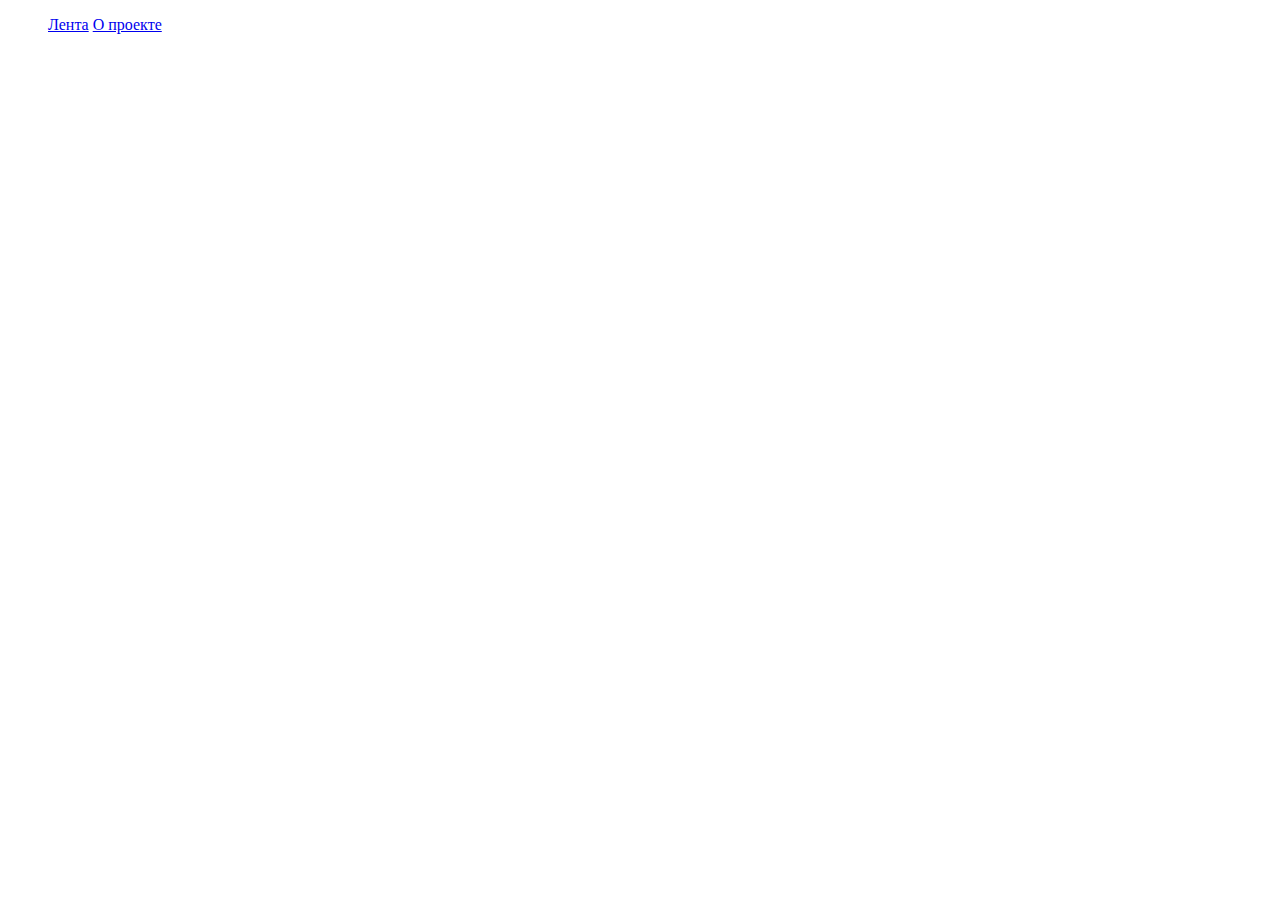
==== index.html @ 23261aaf "picture-export" ====
<!DOCTYPE html>
<html lang="ru" dir="ltr">
  <head>
    <meta charset="utf-8">
    <title>Wikimedium</title>
  </head>
  <body>
    <menu>
      <a href="posts.html">Лента</a>
      <a href="#">О проекте</a>
    </menu>

  </body>
</html>
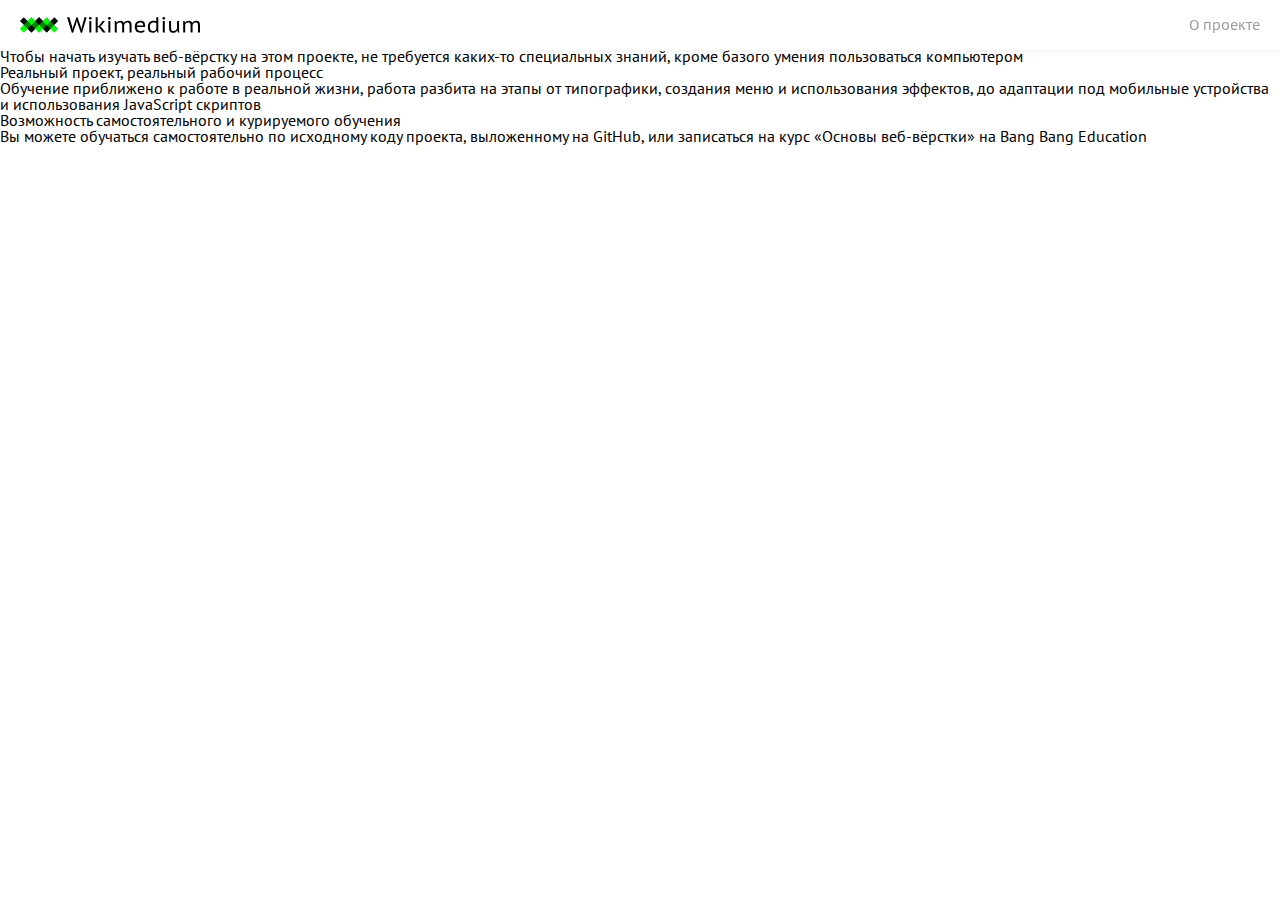
==== commit 4e8fc873: "landing-basis" ====
--- a/index.html
+++ b/index.html
@@ -2,13 +2,47 @@
 <html lang="ru" dir="ltr">
   <head>
     <meta charset="utf-8">
+    <meta name="viewport" content="width=device-width,initial-scale=1.0">
     <title>Wikimedium</title>
+    <link rel="stylesheet" href="src/style.css">
   </head>
-  <body>
+  <body class="landing">
     <menu>
-      <a href="posts.html">Лента</a>
-      <a href="#">О проекте</a>
+      <a href="posts.html"></a>
+      <a class="current" href="index.html">О проекте</a>
     </menu>
+      <section>
+        <h2>Наглядный пример,  чтобы учиться веб-вёрстке.</h2>
+        <p>Разработан для изучения основ веб-вёрстки, языка гипертекстовой разметки HTML +и каскадных таблиц стилей CSS </p>
+        <div id="section-1-image">
 
+        </div>
+      </section>
+
+      <section>
+        <h2>С нуля до первого сайта под компьютеры, смартфоны +и планшеты</h2>
+        <p>Чтобы начать изучать веб-вёрстку на этом проекте, не требуется каких-то специальных знаний, кроме базого умения пользоваться компьютером</p>
+        <div id="section-2-image">
+
+        </div>
+      </section>
+
+      <section>
+        <h2>Реальный проект, реальный рабочий процесс</h2>
+        <p>Обучение приближено к работе в реальной жизни, работа разбита на этапы от типографики, создания меню и использования эффектов,  до адаптации под мобильные устройства и использования JavaScript скриптов</p>
+        <div id="section-3-image">
+
+        </div>
+
+      </section>
+
+      <section>
+        <h2>Возможность самостоятельного +и курируемого обучения</h2>
+        <p>Вы можете обучаться самостоятельно по исходному коду проекта, выложенному на GitHub, или записаться на курс «Основы
+        веб-вёрстки» на Bang Bang Education</p>
+      </section>
   </body>
 </html>
--- a/src/style.css
+++ b/src/style.css
@@ -0,0 +1,10 @@
+@import "reset.css";
+@import url("https://fonts.googleapis.com/css2?family=PT+Sans+Caption:wght@400;700&family=PT+Sans:ital,wght@0,400;0,700;1,400;1,700&display=swap");
+@import "basics.css";
+
+@import "menubar.css";
+@import "sidebar.css";
+
+@import "post.css";
+@import "posts.css";
+@import "landing.css";
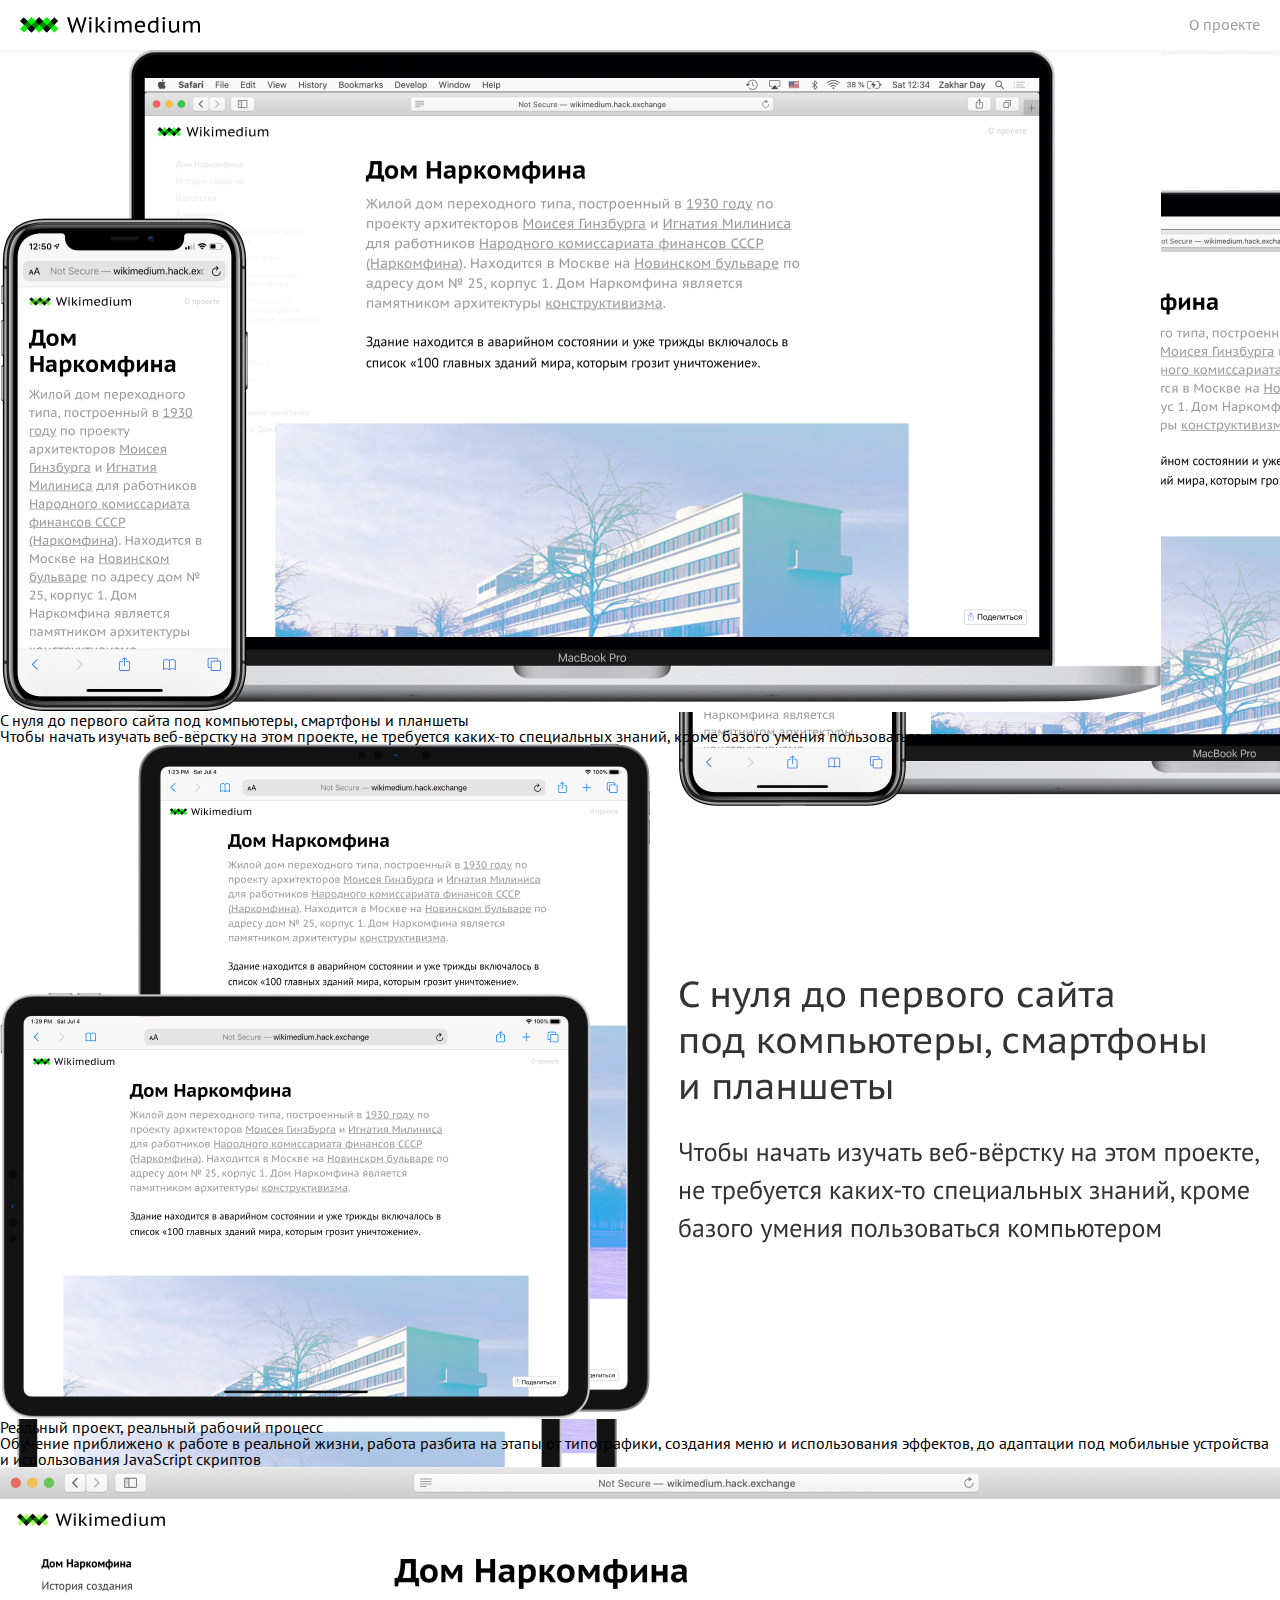
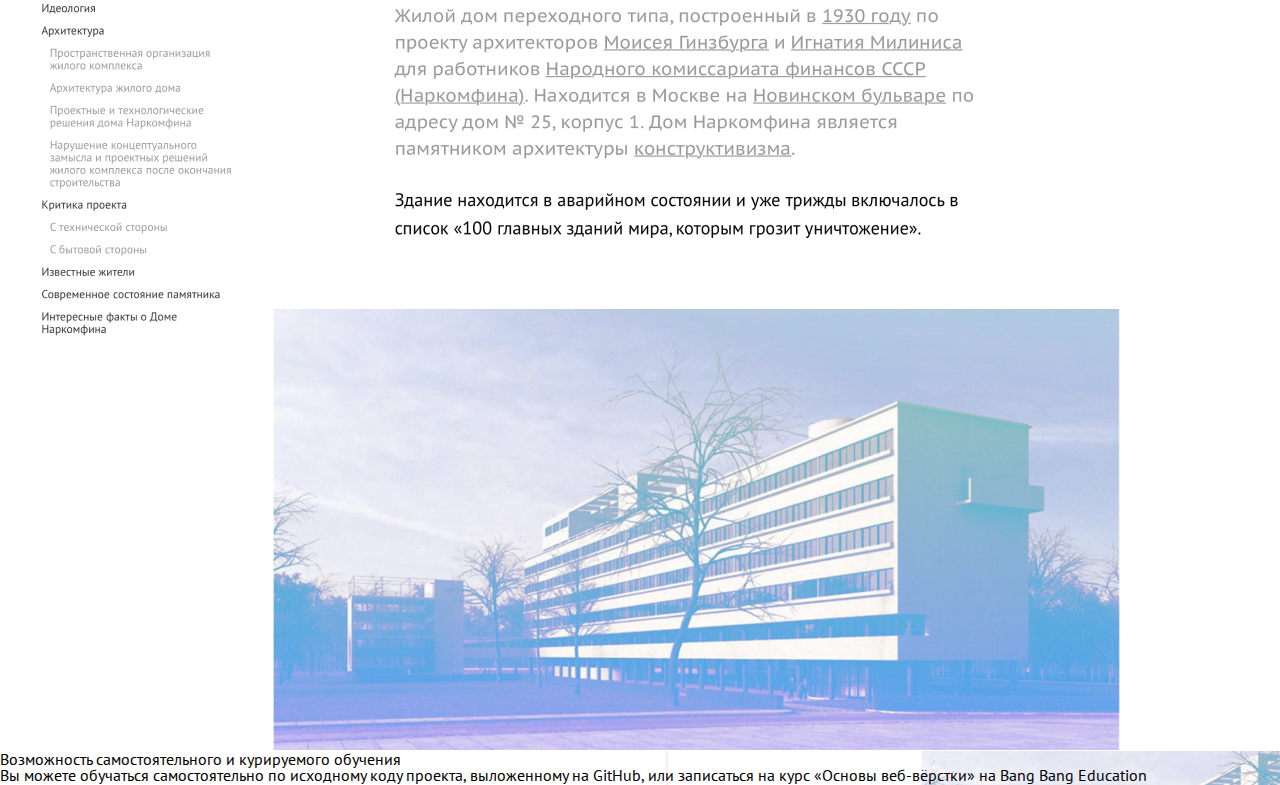
==== commit 388a5666: "scalability" ====
--- a/index.html
+++ b/index.html
@@ -11,7 +11,7 @@
       <a href="posts.html"></a>
       <a class="current" href="index.html">О проекте</a>
     </menu>
-      <section>
+      <section class="contentWrapper">
         <h2>Наглядный пример,  чтобы учиться веб-вёрстке.</h2>
         <p>Разработан для изучения основ веб-вёрстки, языка гипертекстовой разметки HTML  и каскадных таблиц стилей CSS </p>
@@ -20,7 +20,7 @@
         </div>
       </section>
 
-      <section>
+      <section class="contentWrapper">
         <h2>С нуля до первого сайта под компьютеры, смартфоны  и планшеты</h2>
         <p>Чтобы начать изучать веб-вёрстку на этом проекте, не требуется каких-то специальных знаний, кроме базого умения пользоваться компьютером</p>
@@ -29,7 +29,7 @@
         </div>
       </section>
 
-      <section>
+      <section class="contentWrapper">
         <h2>Реальный проект, реальный рабочий процесс</h2>
         <p>Обучение приближено к работе в реальной жизни, работа разбита на этапы от типографики, создания меню и использования эффектов,  до адаптации под мобильные устройства и использования JavaScript скриптов</p>
         <div id="section-3-image">
@@ -38,7 +38,7 @@
 
       </section>
 
-      <section>
+      <section class="contentWrapper">
         <h2>Возможность самостоятельного  и курируемого обучения</h2>
         <p>Вы можете обучаться самостоятельно по исходному коду проекта, выложенному на GitHub, или записаться на курс «Основы
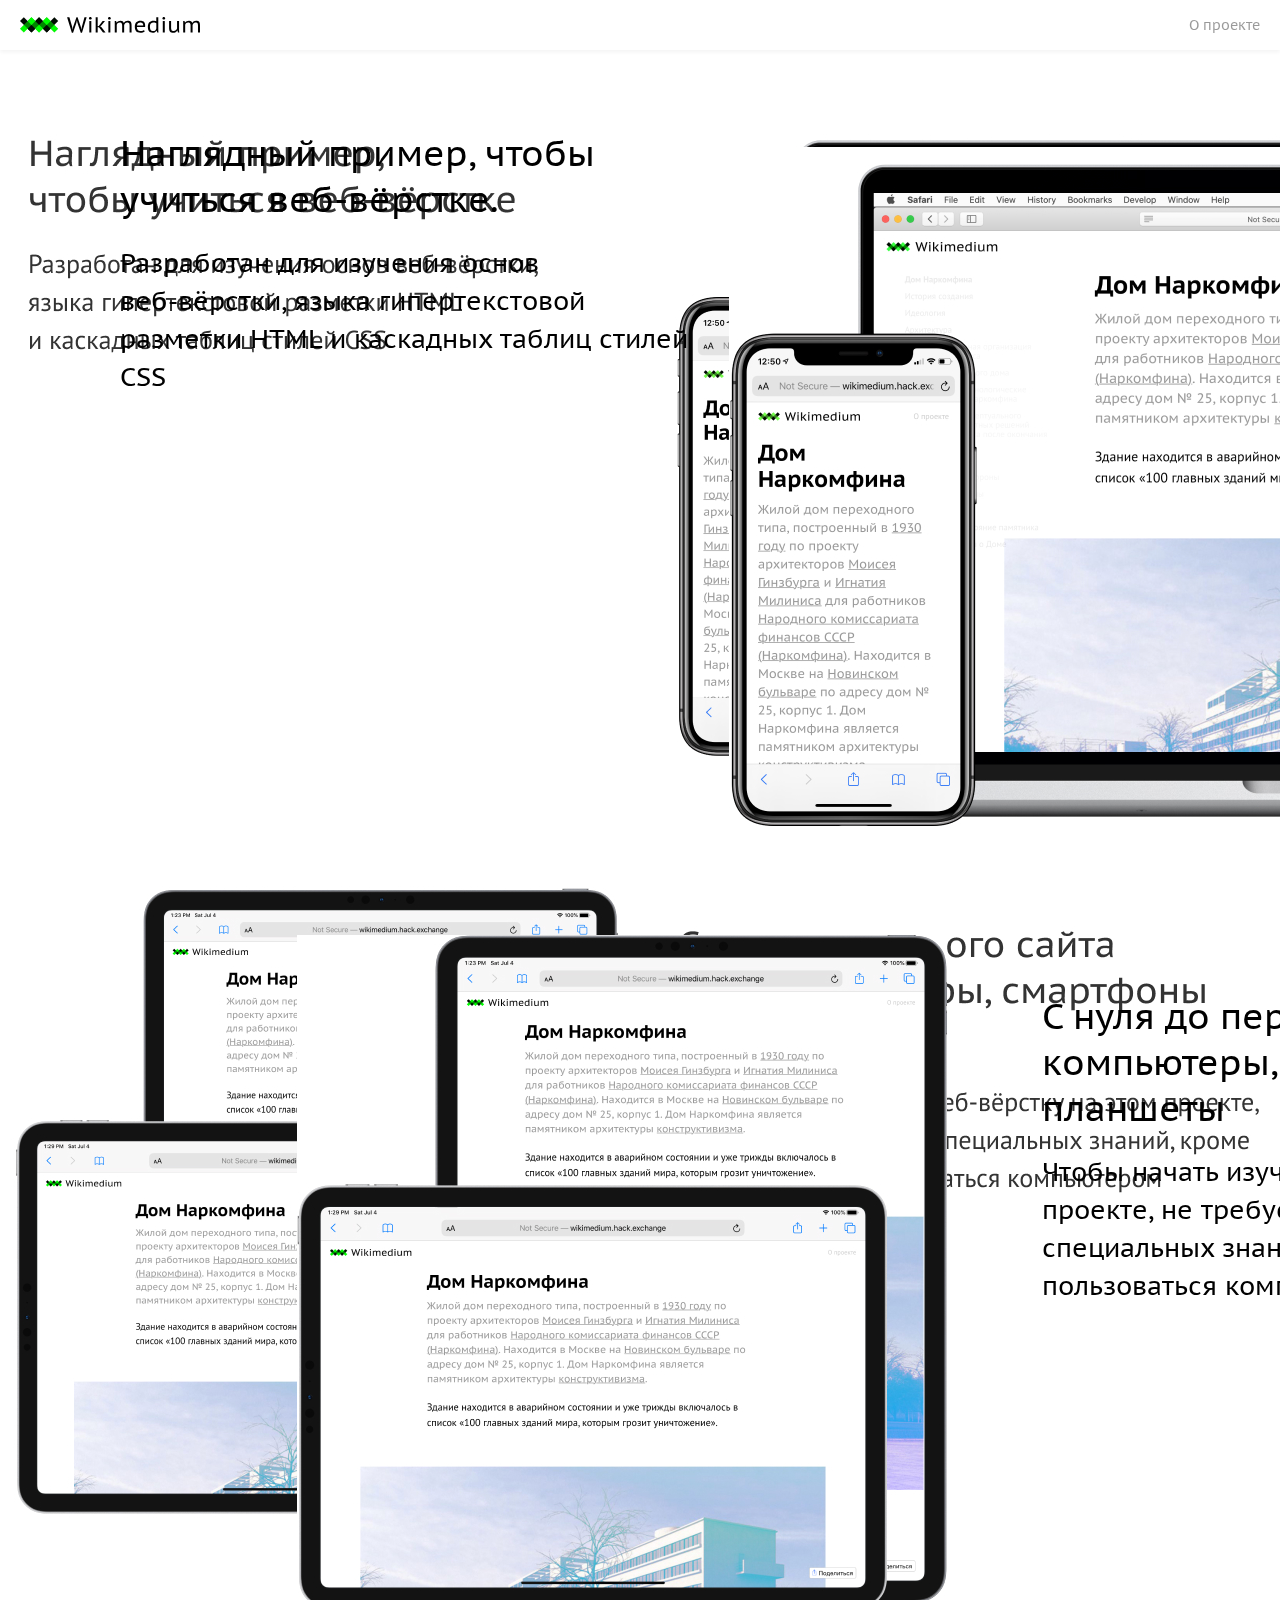
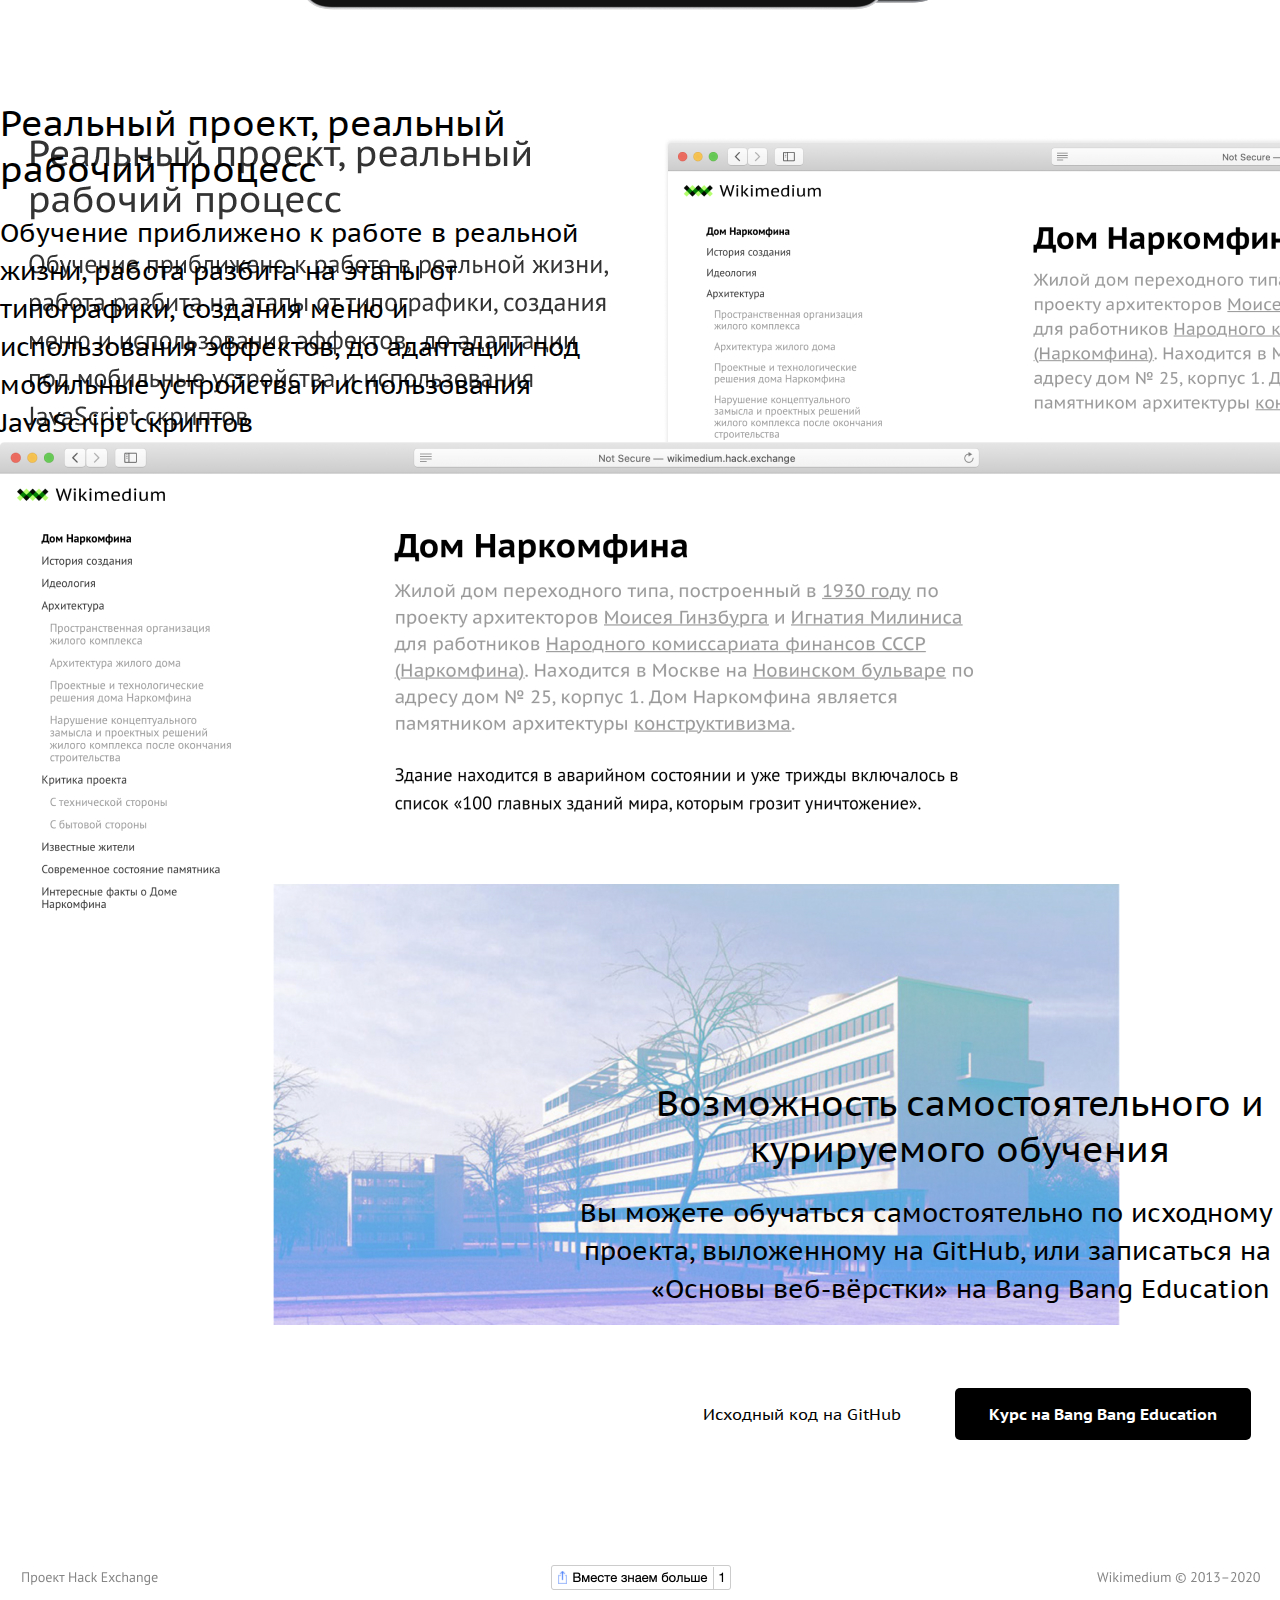
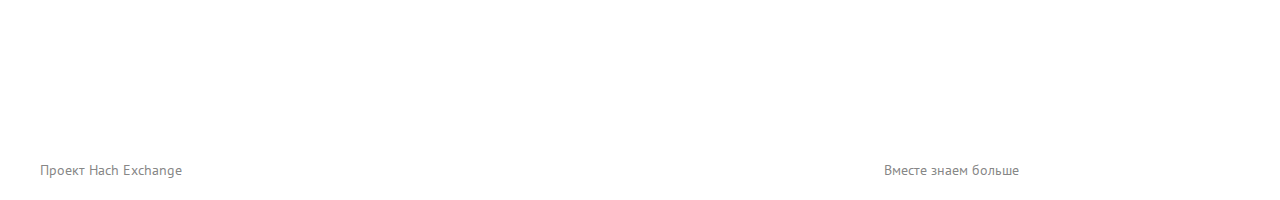
==== commit 05a5e053: "landing-html" ====
--- a/index.html
+++ b/index.html
@@ -8,41 +8,66 @@
   </head>
   <body class="landing">
     <menu>
-      <a href="posts.html"></a>
-      <a class="current" href="index.html">О проекте</a>
+      <div>
+        <a href="posts.html"></a>
+        <a class="current" href="index.html">О проекте</a>
+      </div>
     </menu>
-      <section class="contentWrapper">
+      <section class="contentWrapper" id="section-1">
+        <div class="textContainer">
         <h2>Наглядный пример,  чтобы учиться веб-вёрстке.</h2>
-        <p>Разработан для изучения основ веб-вёрстки, языка гипертекстовой разметки HTML -и каскадных таблиц стилей CSS </p>
+        <p>Разработан для изучения основ веб&#8209;вёрстки, языка гипертекстовой разметки HTML и&nbsp;каскадных таблиц стилей CSS</p>
+      </div>
+
         <div id="section-1-image">
 
         </div>
       </section>
 
-      <section class="contentWrapper">
-        <h2>С нуля до первого сайта под компьютеры, смартфоны +      <section class="contentWrapper" id="section-2">
+        <div class="contentContainer">
+          <div class="textContainer">
+
+            <h2>С нуля до первого сайта под компьютеры, смартфоны  и планшеты</h2>
-        <p>Чтобы начать изучать веб-вёрстку на этом проекте, не требуется каких-то специальных знаний, кроме базого умения пользоваться компьютером</p>
-        <div id="section-2-image">
+            <p>Чтобы начать изучать веб-вёрстку на этом проекте, не требуется каких-то специальных знаний, кроме базого умения пользоваться компьютером</p>
+          </div>
 
+          <div id="section-2-image">
+
+          </div>
         </div>
       </section>
 
-      <section class="contentWrapper">
-        <h2>Реальный проект, реальный рабочий процесс</h2>
-        <p>Обучение приближено к работе в реальной жизни, работа разбита на этапы от типографики, создания меню и использования эффектов,  до адаптации под мобильные устройства и использования JavaScript скриптов</p>
+      <section class="contentWrapper" id="section-3">
+        <div class="textContainer">
+          <h2>Реальный проект, реальный рабочий процесс</h2>
+          <p>Обучение приближено к работе в реальной жизни, работа разбита на этапы от типографики, создания меню и использования эффектов,  до адаптации под мобильные устройства и использования JavaScript скриптов</p>
+        </div>
+
         <div id="section-3-image">
 
         </div>
 
       </section>
 
-      <section class="contentWrapper">
+    <section class="contentWrapper"id="section-4">
+      <div class="textContainer">
+
         <h2>Возможность самостоятельного  и курируемого обучения</h2>
         <p>Вы можете обучаться самостоятельно по исходному коду проекта, выложенному на GitHub, или записаться на курс «Основы
-        веб-вёрстки» на Bang Bang Education</p>
-      </section>
+      веб-вёрстки» на Bang Bang Education</p>
+        <div class="buttonContainer">
+          <a class="secondary" href="#">Исходный код на GitHub</a>
+          <a class="primary" href="#">Курс на Bang Bang Education</a>
+        </div>
+      </div>
+    </section>
+    <footer>
+      <div>Проект Hach Exchange</div>
+      <div>Вместе знаем больше</div>
+      <div>Wikimedium c 2013-2020</div>
+    </footer>
   </body>
 </html>
--- a/src/style.css
+++ b/src/style.css
@@ -4,6 +4,7 @@
 
 @import "menubar.css";
 @import "sidebar.css";
+@import "footer.css";
 
 @import "post.css";
 @import "posts.css";
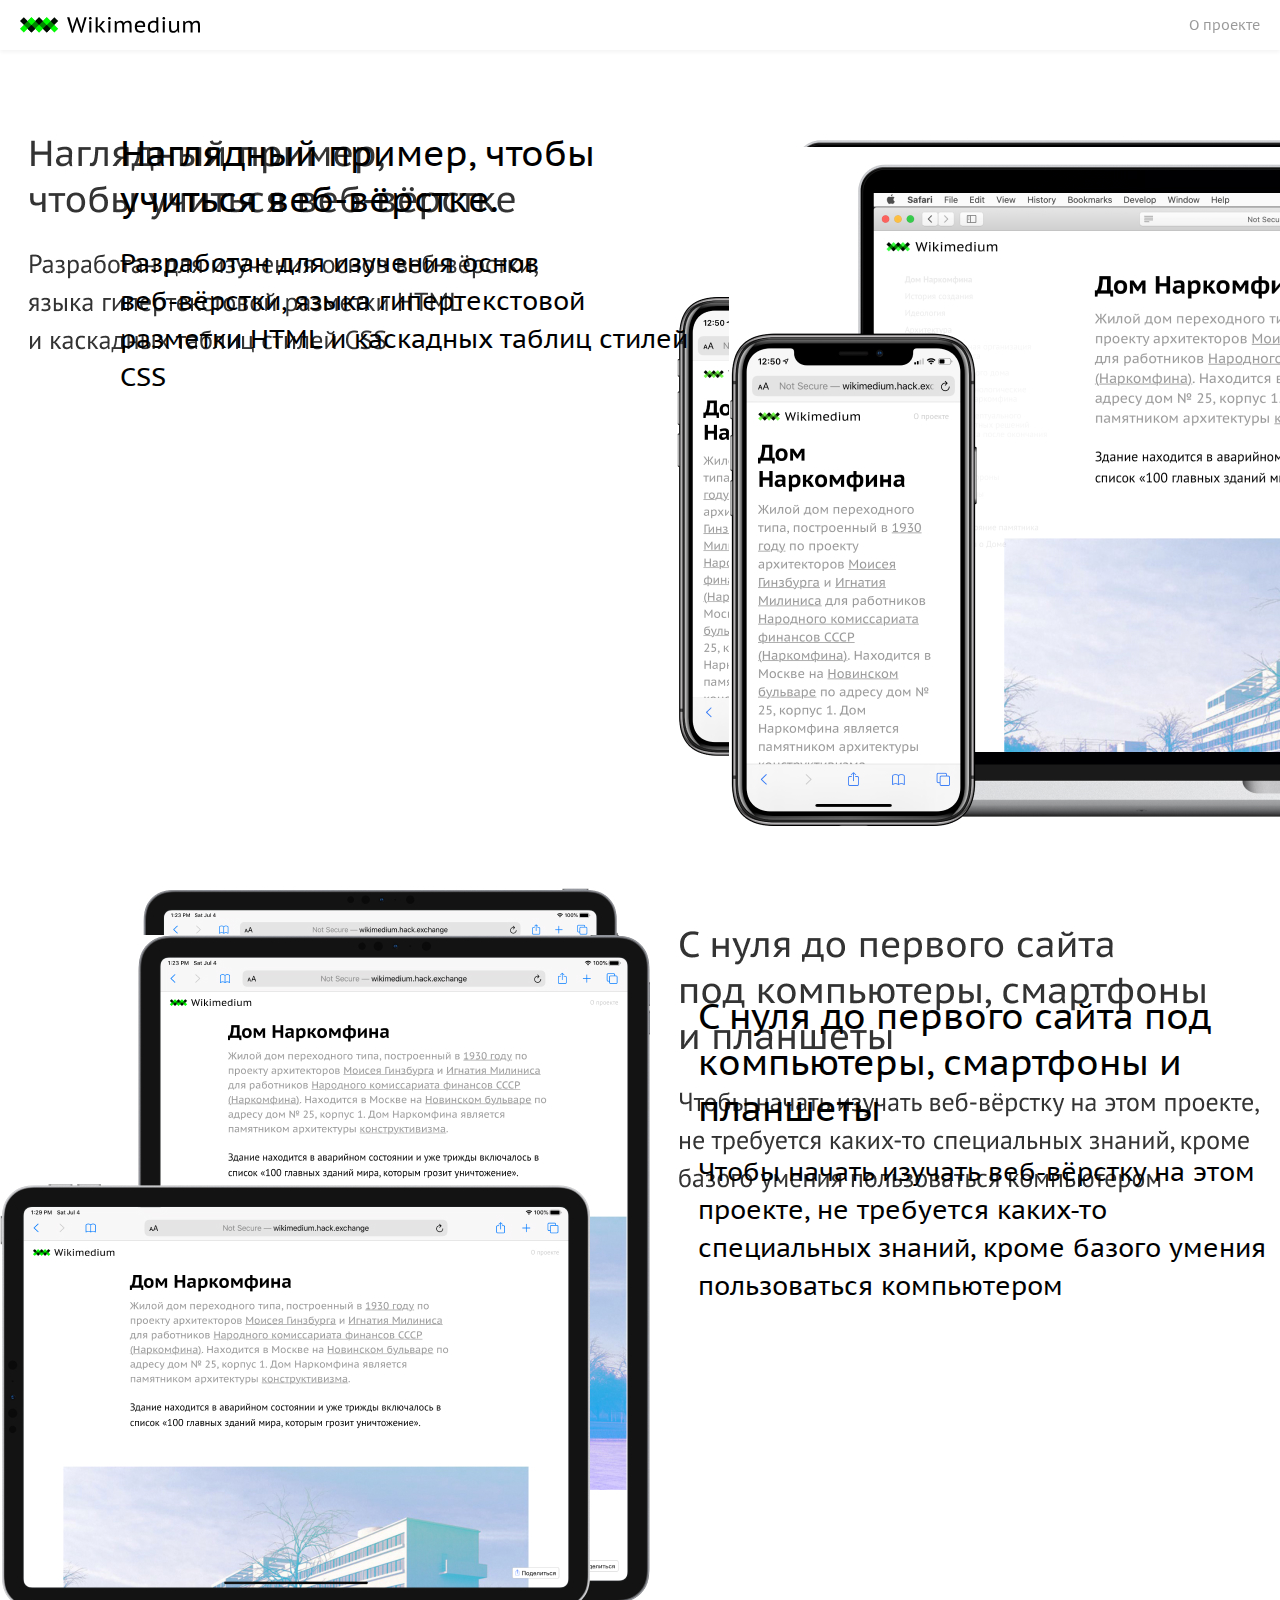
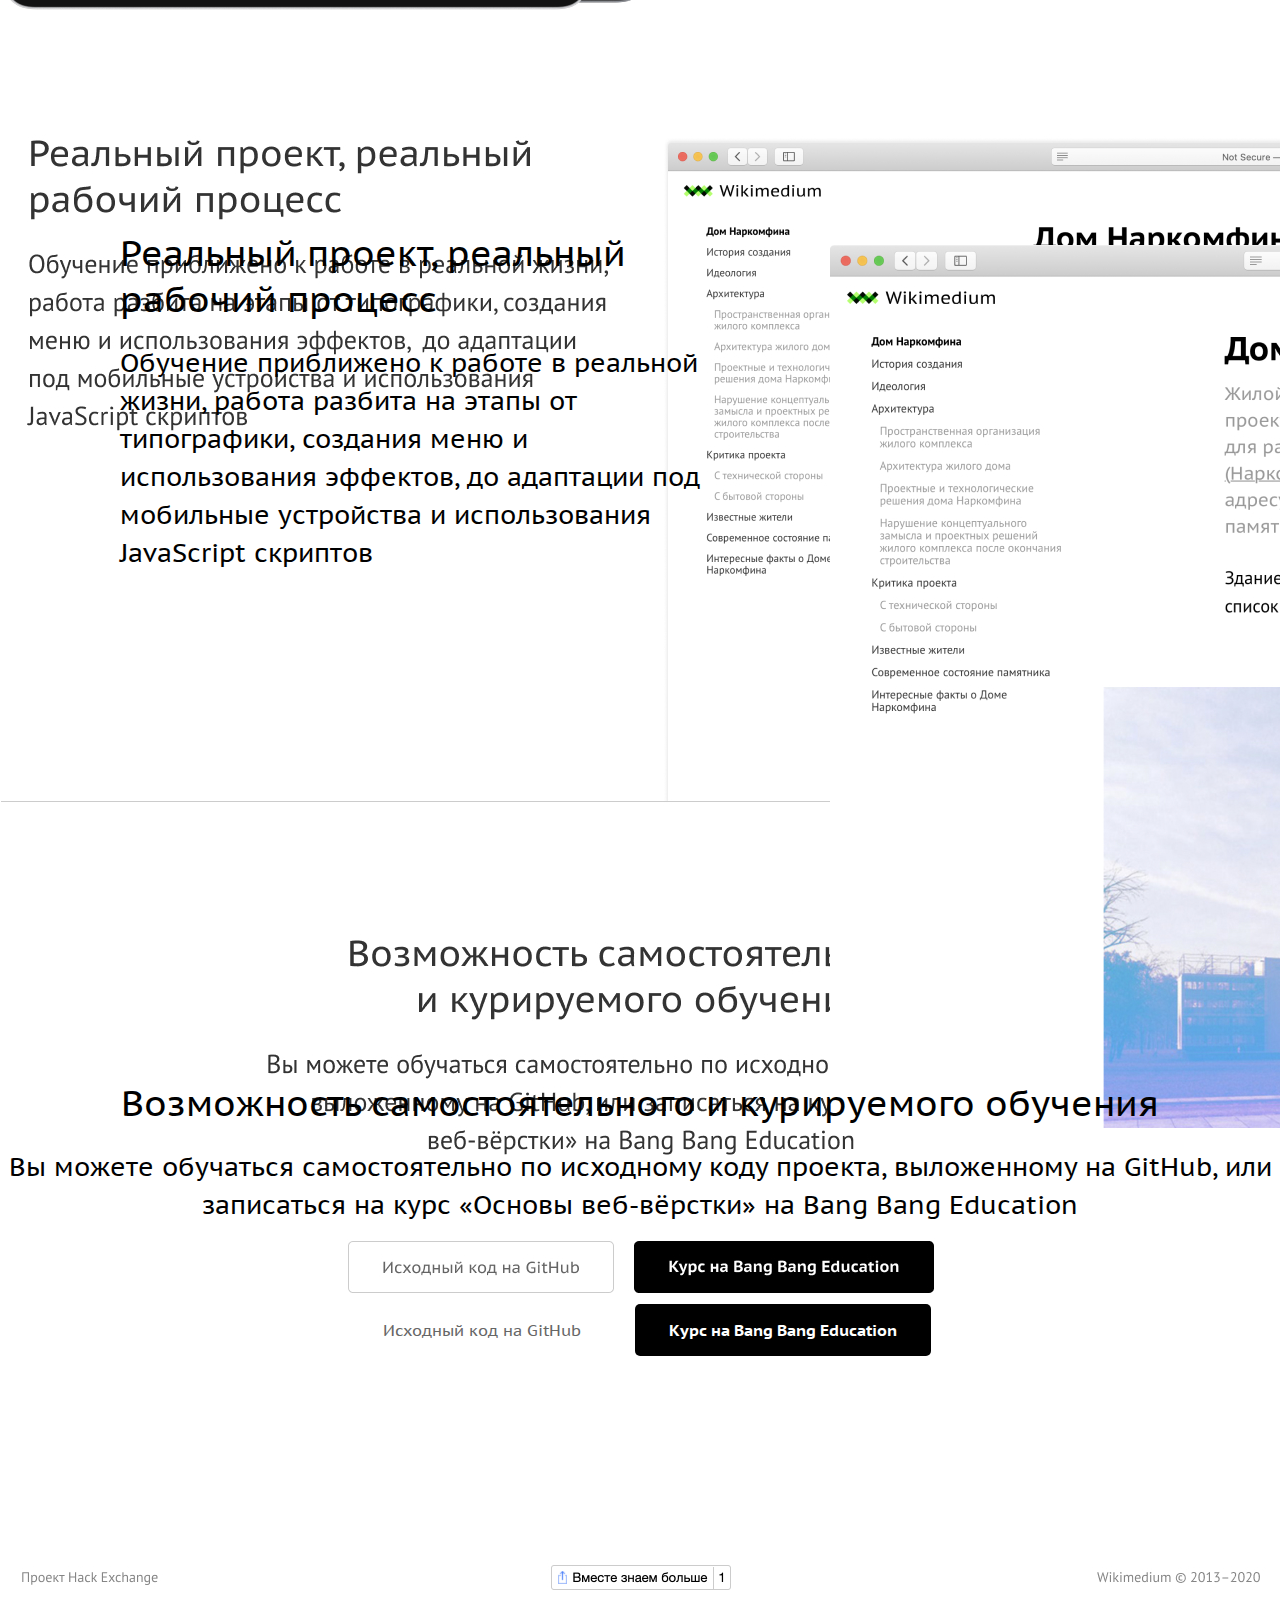
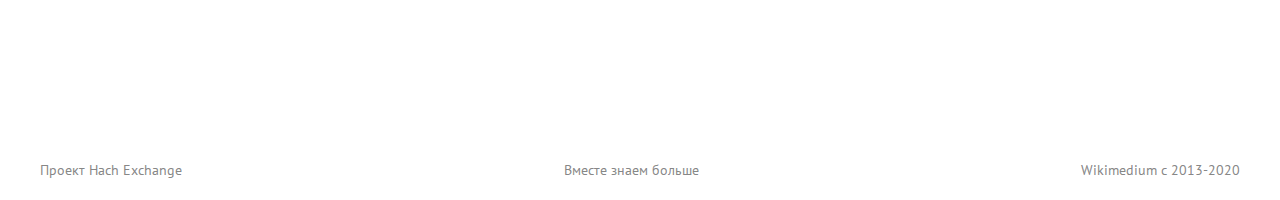
==== commit 8be273ab: "resposive-chapers-landing" ====
--- a/index.html
+++ b/index.html
@@ -52,7 +52,7 @@
       </section>
 
     <section class="contentWrapper"id="section-4">
-      <div class="textContainer">
+      <di v class="textContainer">
 
         <h2>Возможность самостоятельного  и курируемого обучения</h2>
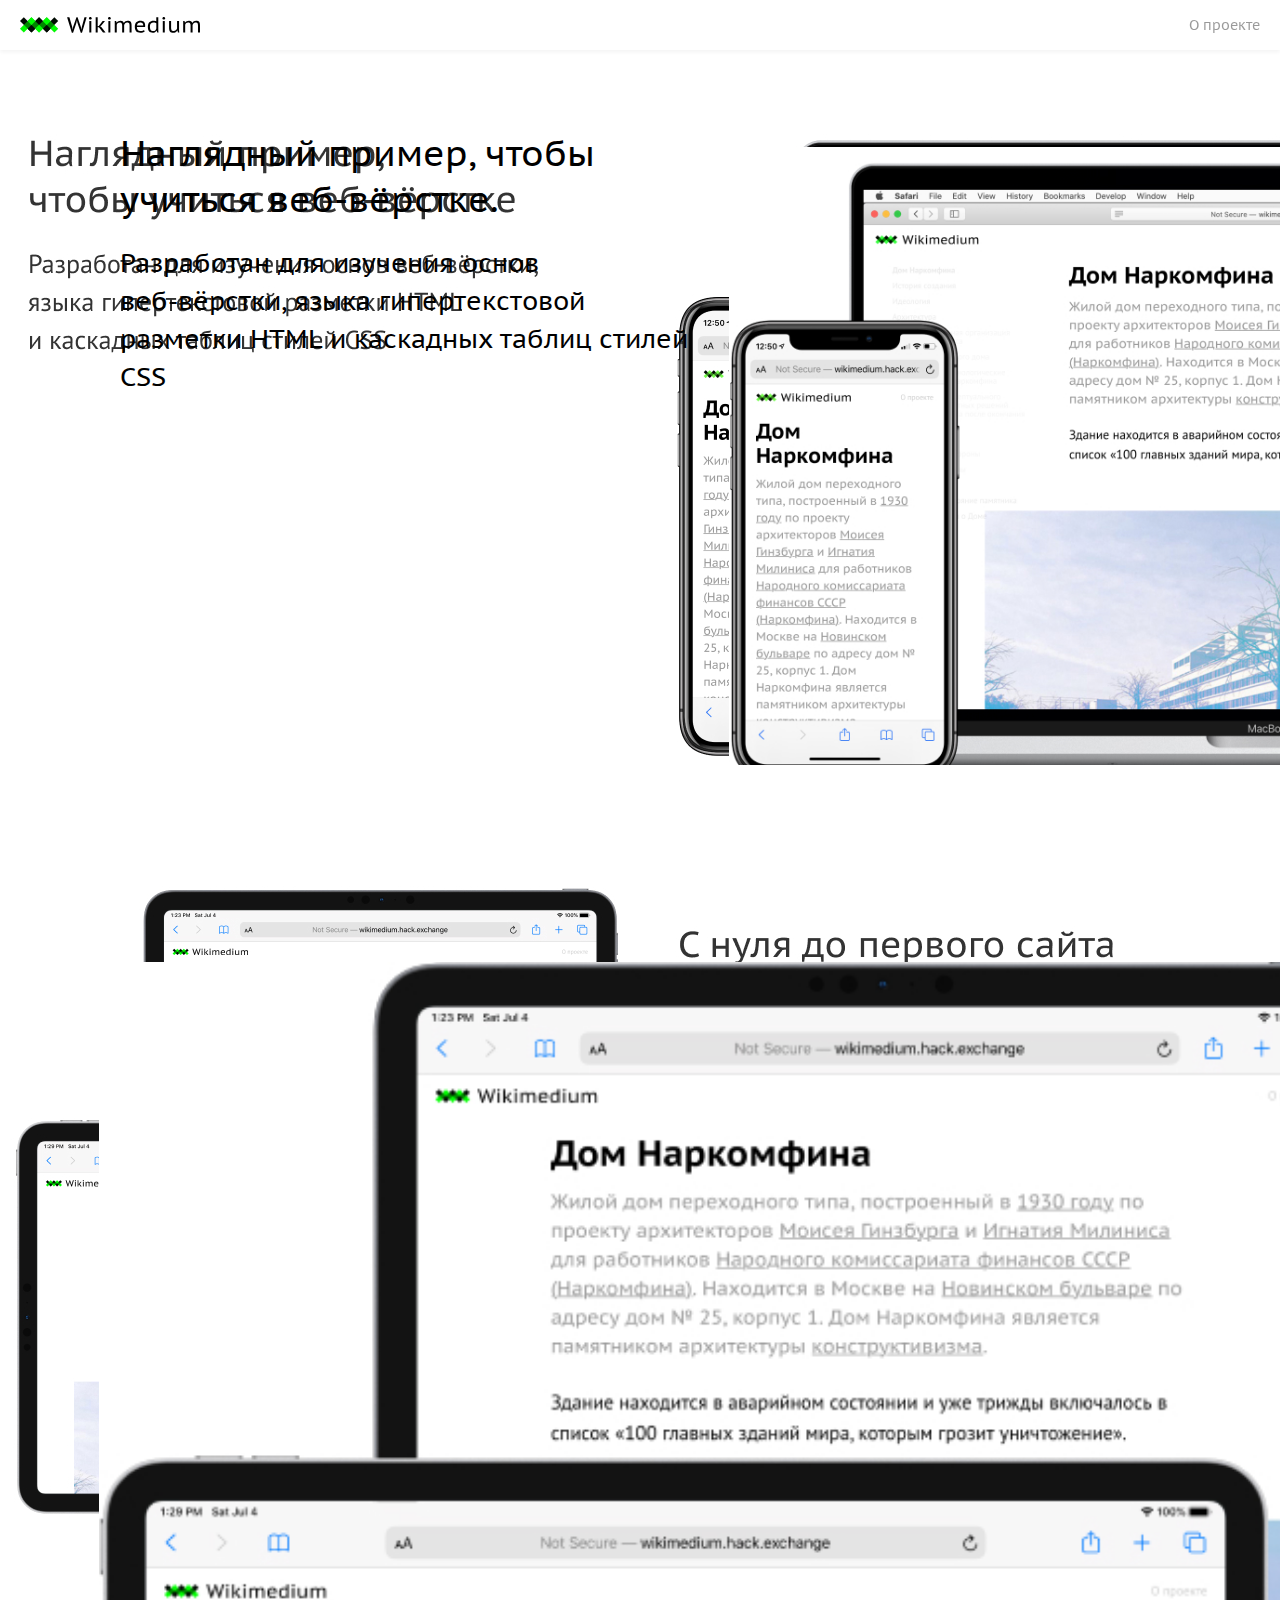
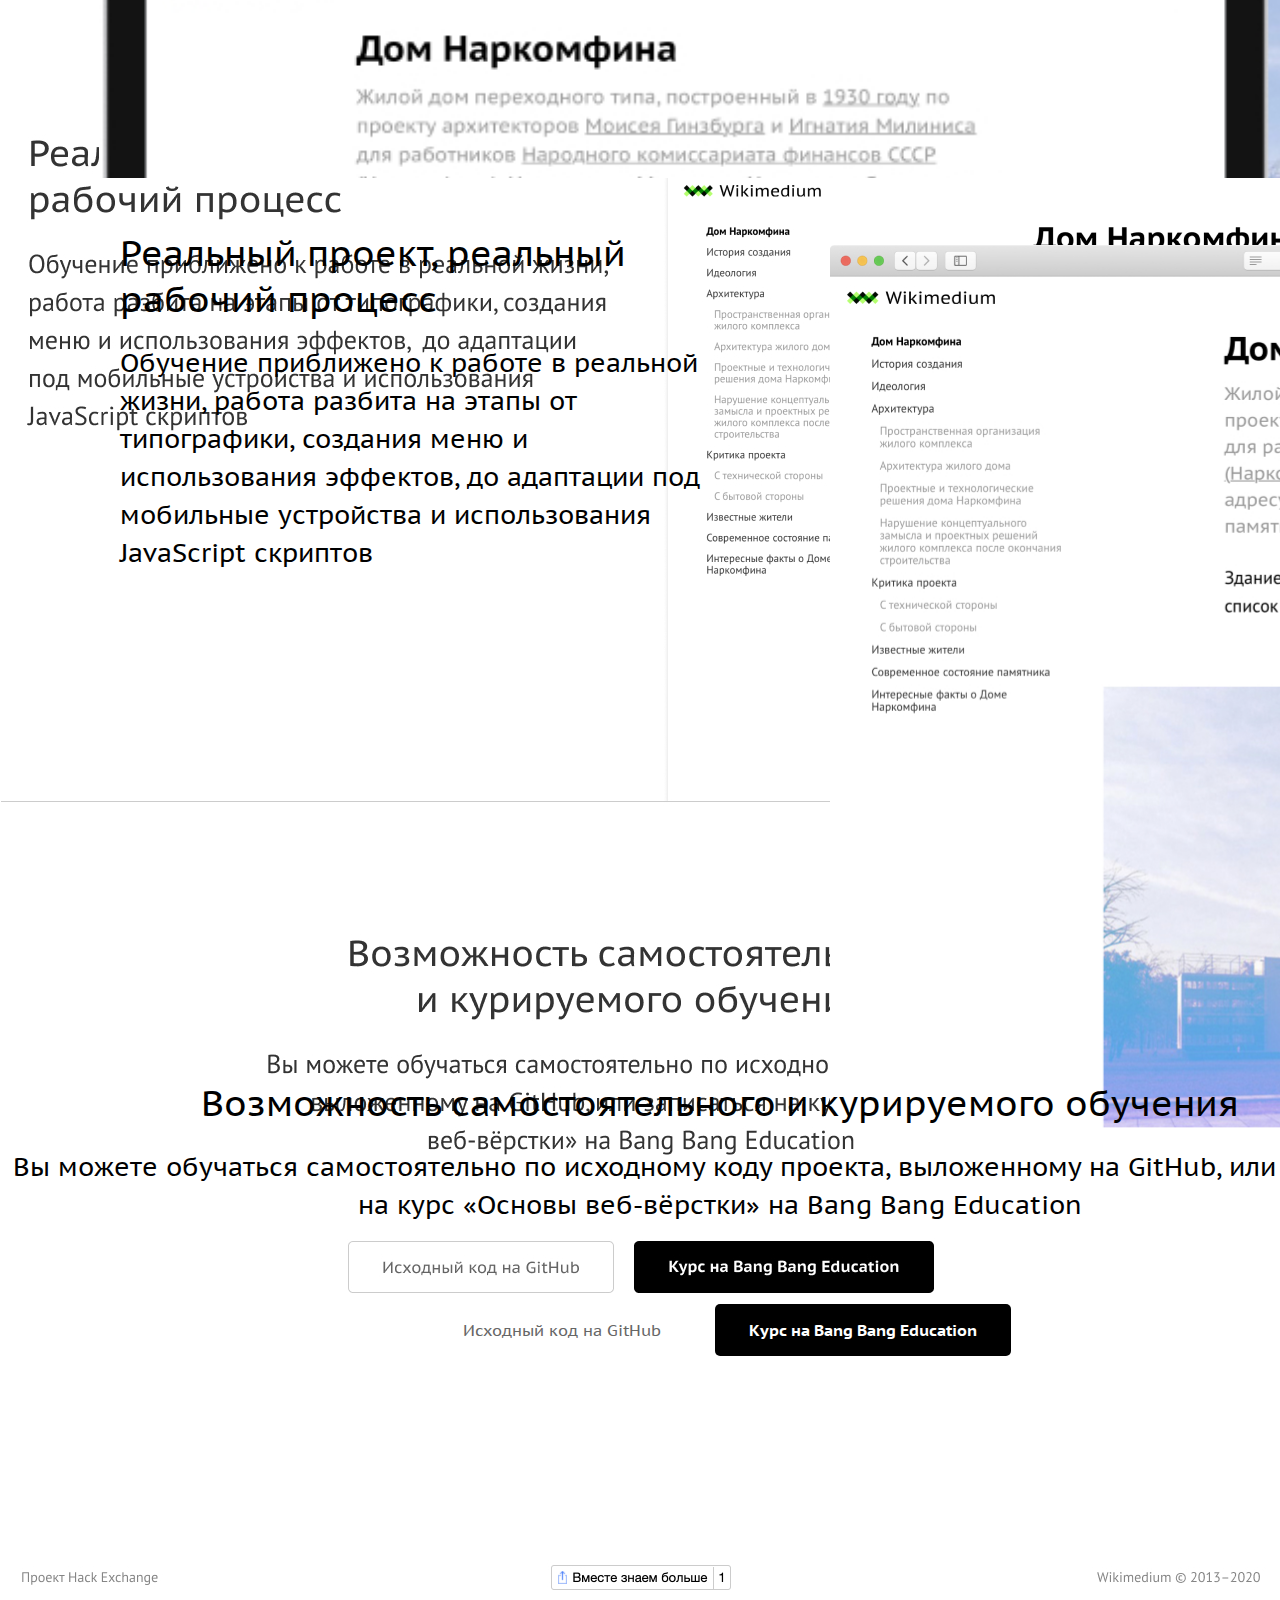
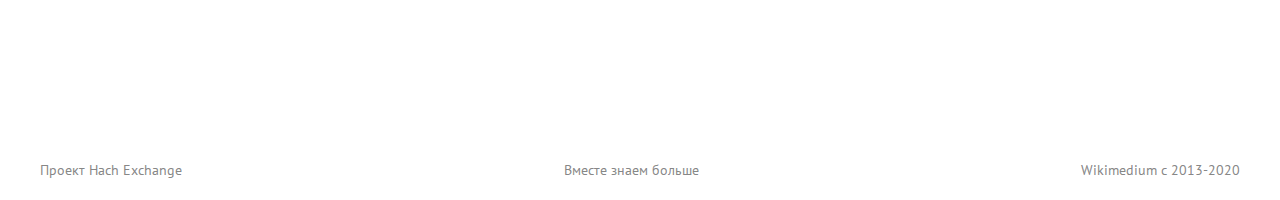
==== commit 9c04f47f: "responsive-wip" ====
--- a/index.html
+++ b/index.html
@@ -19,7 +19,7 @@
         <p>Разработан для изучения основ веб&#8209;вёрстки, языка гипертекстовой разметки HTML и&nbsp;каскадных таблиц стилей CSS</p>
       </div>
 
-        <div id="section-1-image">
+        <div class="imageContainer" id="section-1-image">
 
         </div>
       </section>
@@ -33,7 +33,7 @@
             <p>Чтобы начать изучать веб-вёрстку на этом проекте, не требуется каких-то специальных знаний, кроме базого умения пользоваться компьютером</p>
           </div>
 
-          <div id="section-2-image">
+          <div class="imageContainer" id="section-2-image">
 
           </div>
         </div>
@@ -45,7 +45,7 @@
           <p>Обучение приближено к работе в реальной жизни, работа разбита на этапы от типографики, создания меню и использования эффектов,  до адаптации под мобильные устройства и использования JavaScript скриптов</p>
         </div>
 
-        <div id="section-3-image">
+        <div class="imageContainer" id="section-3-image">
 
         </div>
 
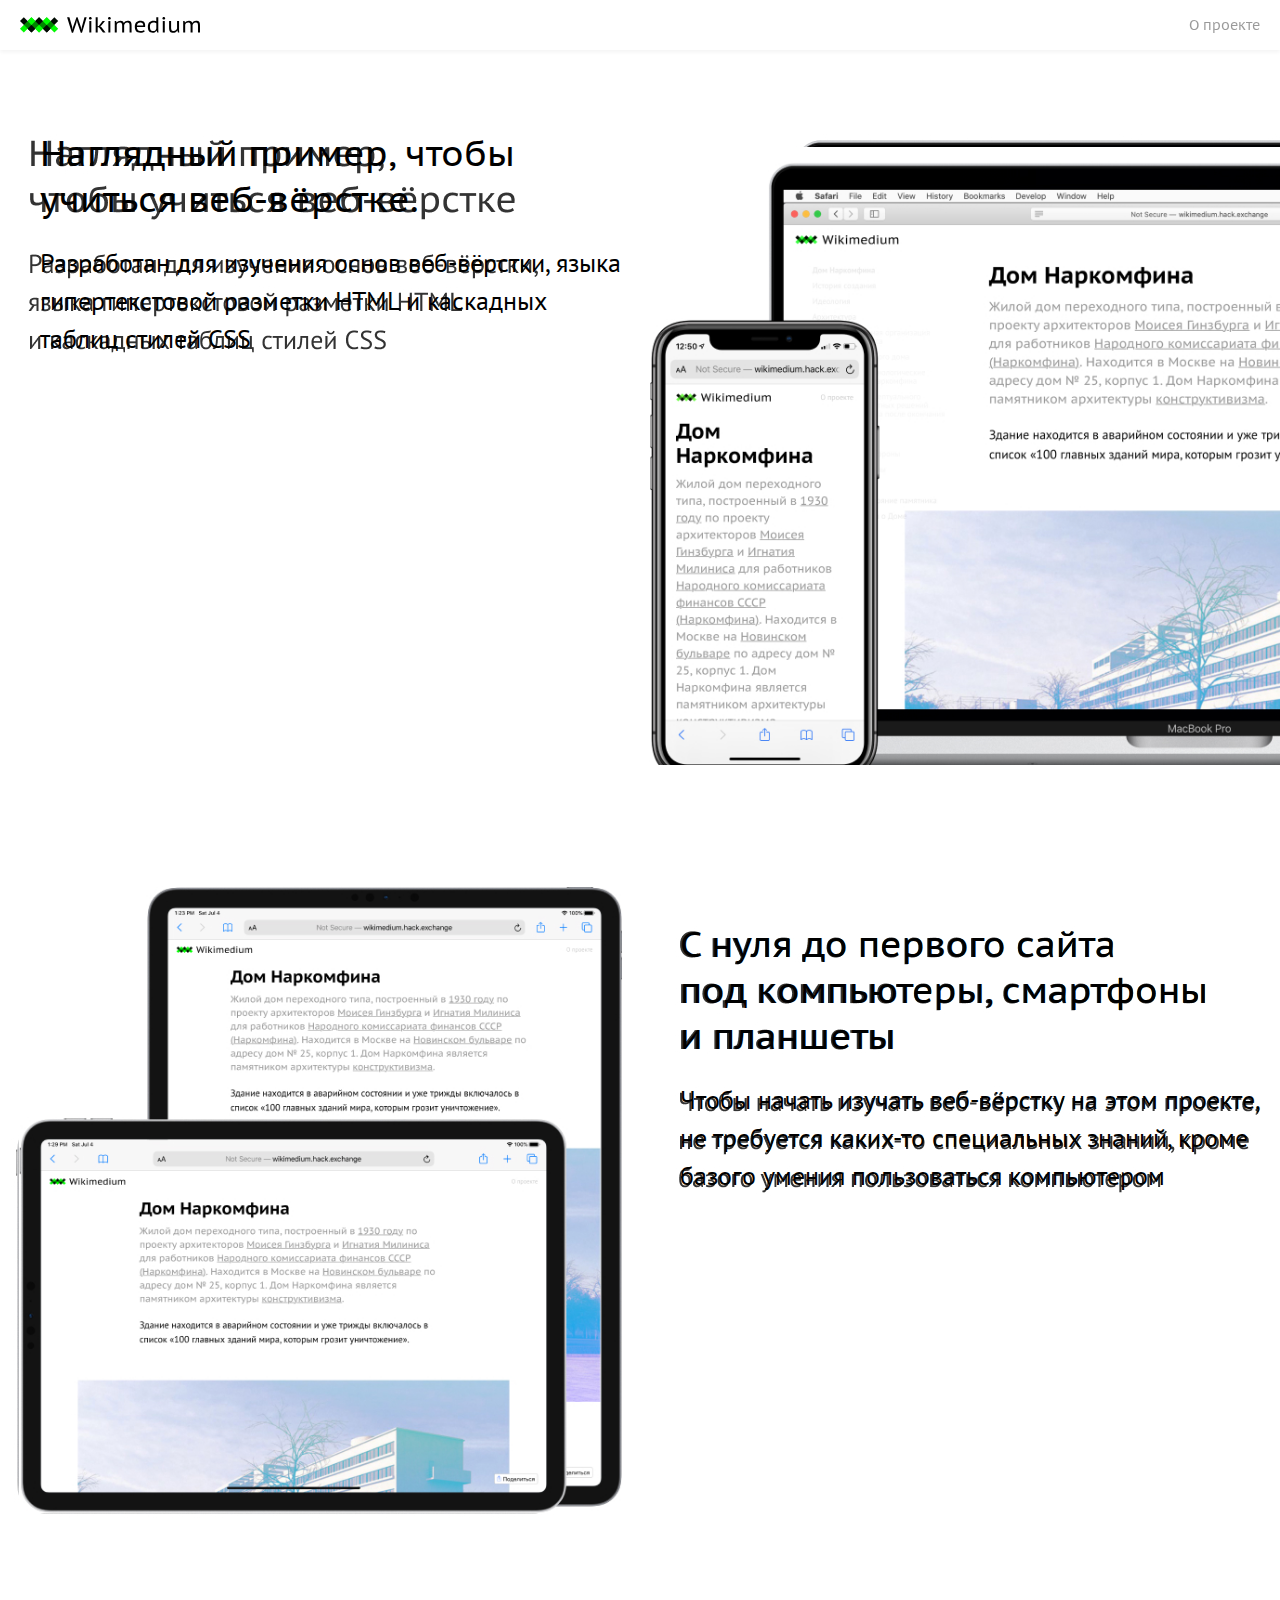
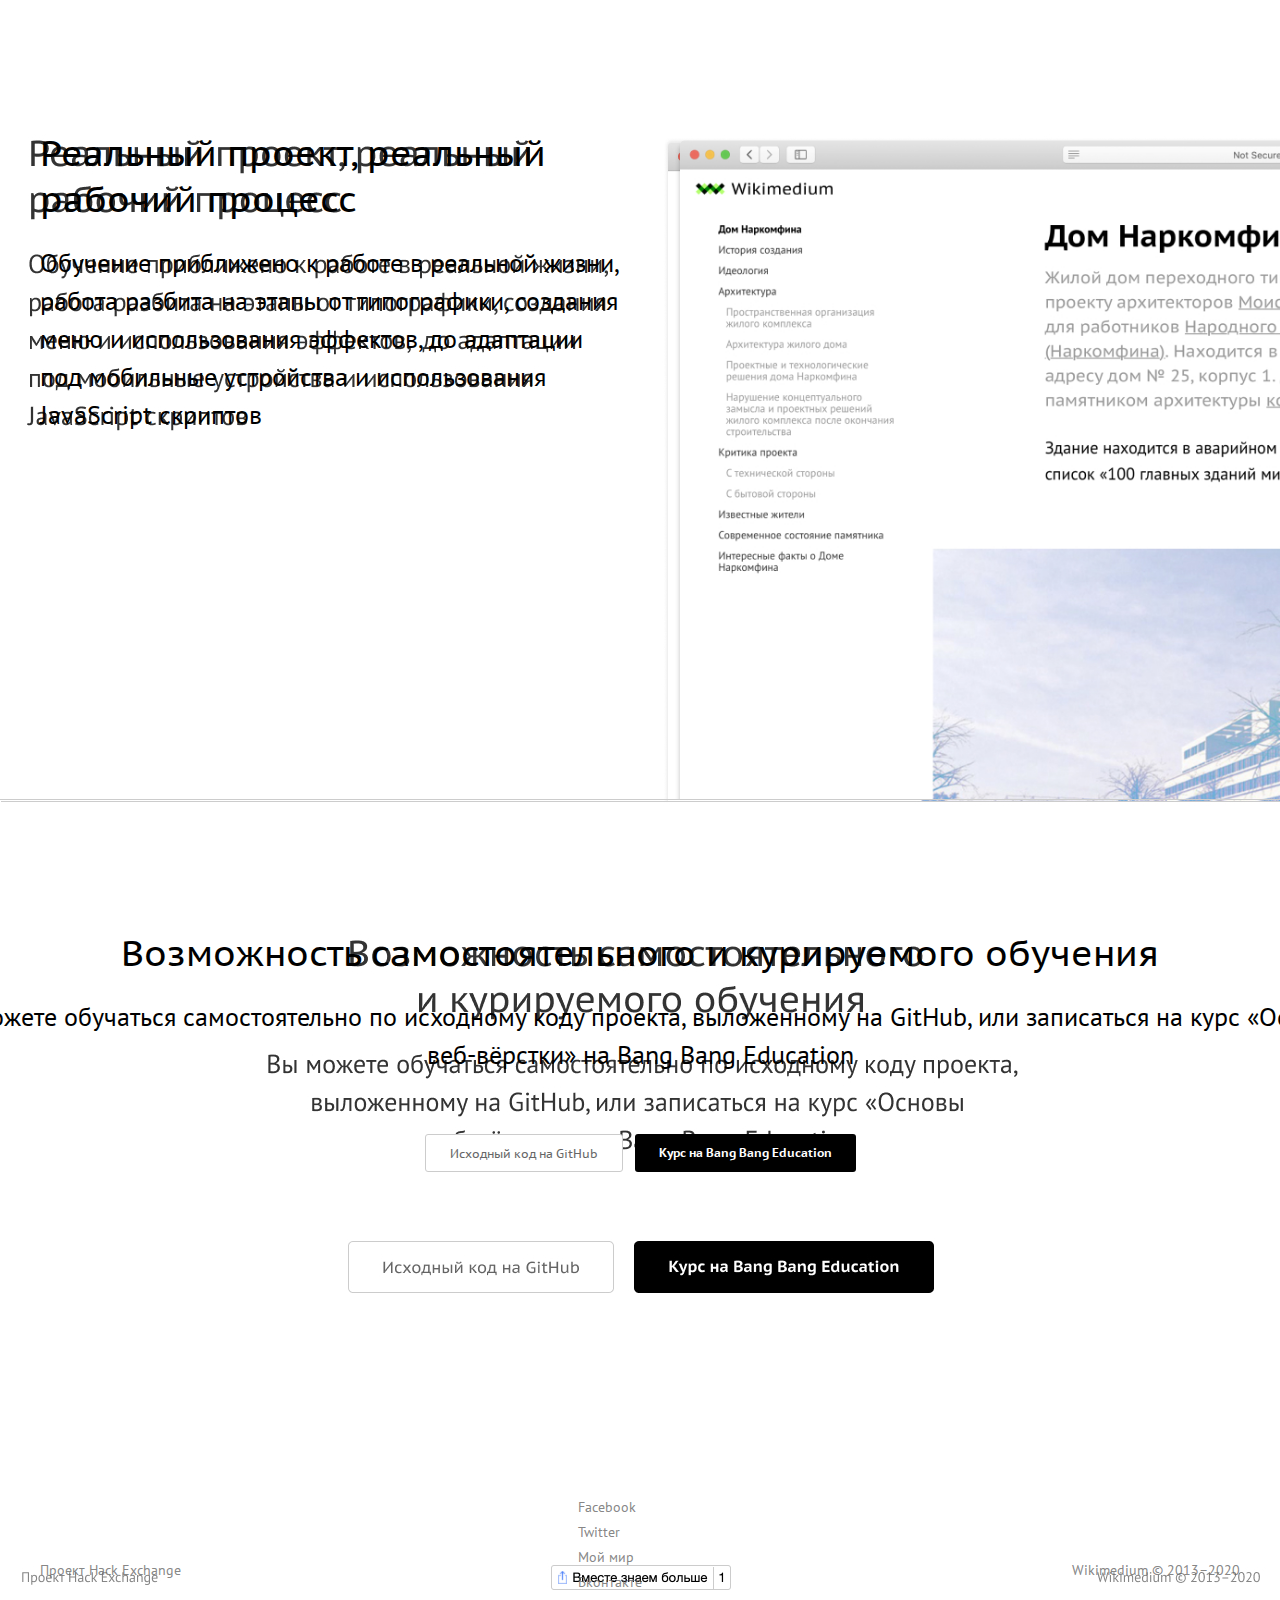
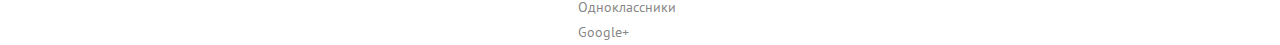
==== commit f634e425: "relative-mvp" ====
--- a/index.html
+++ b/index.html
@@ -28,8 +28,8 @@
         <div class="contentContainer">
           <div class="textContainer">
 
-            <h2>С нуля до первого сайта под компьютеры, смартфоны -и планшеты</h2>
+            <h2>С&nbsp;нуля до&nbsp;первого сайта<br>
+            под компьютеры, смартфоны и&nbsp;планшеты</h2>
             <p>Чтобы начать изучать веб-вёрстку на этом проекте, не требуется каких-то специальных знаний, кроме базого умения пользоваться компьютером</p>
           </div>
 
@@ -65,9 +65,18 @@
       </div>
     </section>
     <footer>
-      <div>Проект Hach Exchange</div>
-      <div>Вместе знаем больше</div>
-      <div>Wikimedium c 2013-2020</div>
+      <div>Проект Hack Exchange</div>
+      <div>
+        <div class="social-likes social-likes_single" data-title="Вместе знаем больше" data-single-title="Вместе знаем больше">
+        	<div class="facebook" title="Поделиться ссылкой на Фейсбуке">Facebook</div>
+        	<div class="twitter" title="Поделиться ссылкой в Твиттере">Twitter</div>
+        	<div class="mailru" title="Поделиться ссылкой в Моём мире">Мой мир</div>
+        	<div class="vkontakte" title="Поделиться ссылкой во Вконтакте">Вконтакте</div>
+        	<div class="odnoklassniki" title="Поделиться ссылкой в Одноклассниках">Одноклассники</div>
+        	<div class="plusone" title="Поделиться ссылкой в Гугл-плюсе">Google+</div>
+        </div>
+      </div>
+      <div>Wikimedium © 2013–2020</div>
     </footer>
   </body>
 </html>
